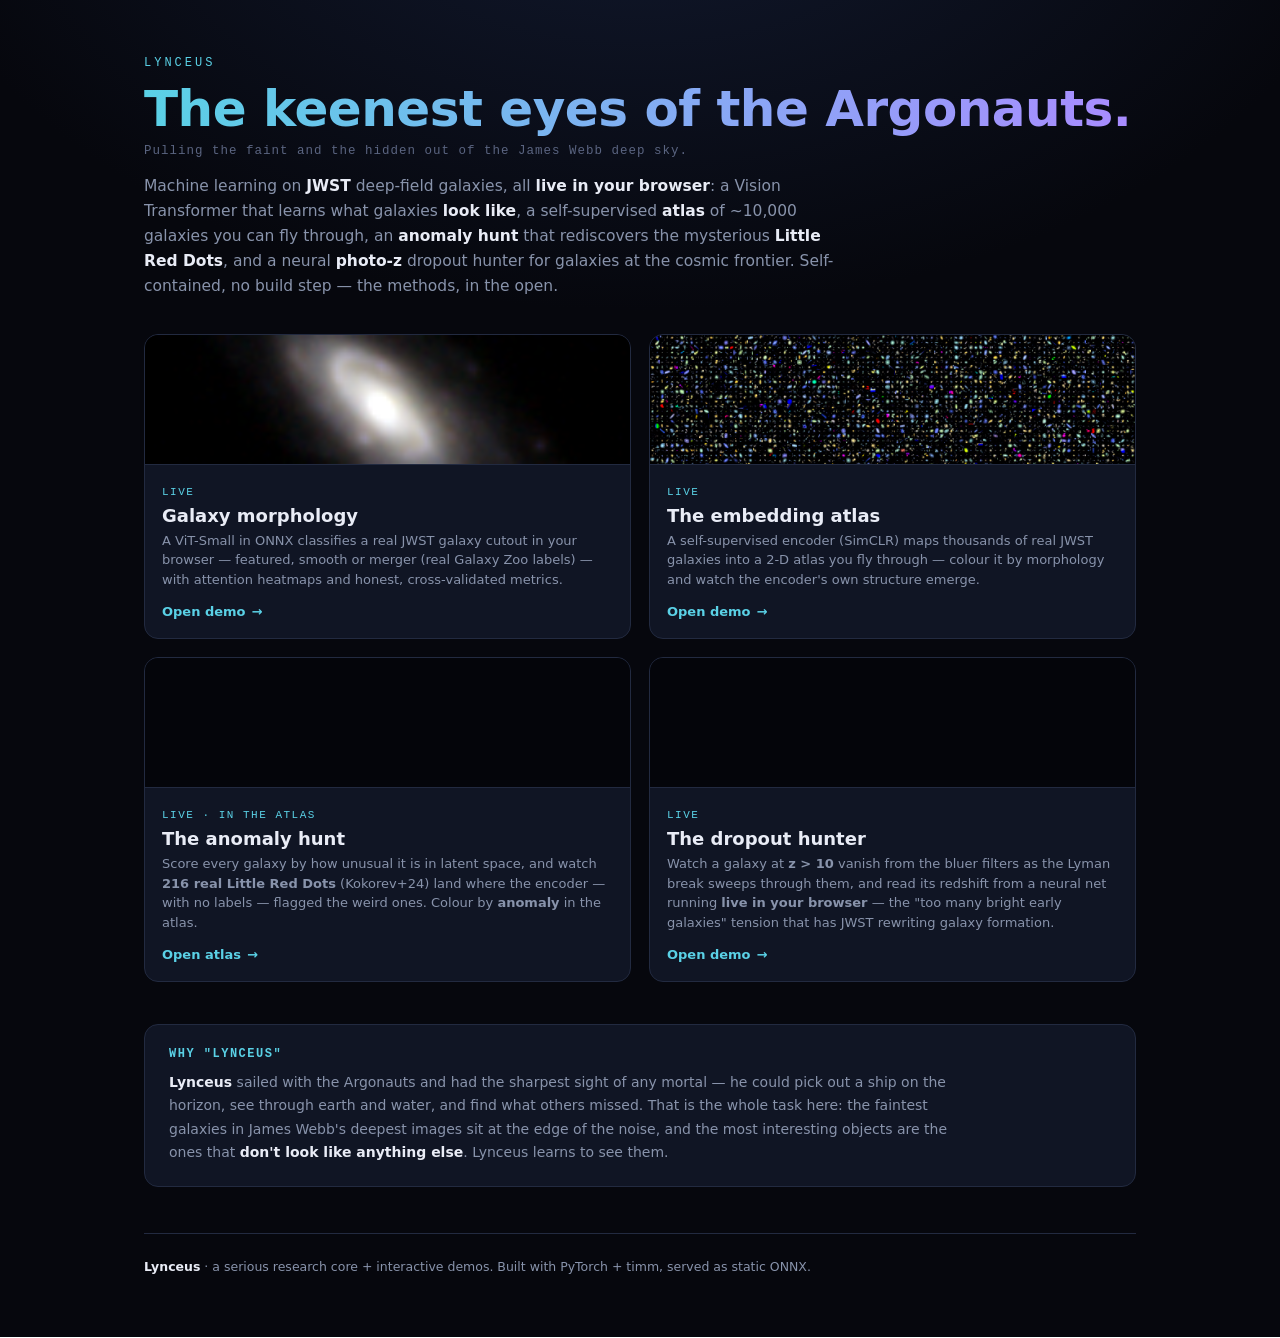
==== docs/index.html @ d4bfe04a "Publish prep: site -> docs/ for GitHub Pages, og:image card, live-link README Prepares the repo to g" ====
<!DOCTYPE html>
<html lang="en">
<head>
<meta charset="utf-8">
<meta name="viewport" content="width=device-width, initial-scale=1">
<title>Lynceus — Machine learning on the JWST deep sky</title>
<meta name="description" content="The keenest-sighted of the Argonauts: machine learning on James Webb deep-field galaxies, live in your browser. A Vision Transformer morphology classifier, a self-supervised atlas of ~10,000 galaxies, a Little Red Dot anomaly hunt, and a neural photometric-redshift dropout hunter.">
<link rel="icon" href="shared/favicon.svg" type="image/svg+xml">
<meta property="og:type" content="website">
<meta property="og:url" content="https://mikebertin.github.io/lynceus/">
<meta property="og:title" content="Lynceus — ML on the JWST deep sky">
<meta property="og:description" content="Four live in-browser demos on real JWST galaxies: morphology (ViT), a self-supervised atlas you fly through, a Little Red Dot anomaly hunt, and a neural photo-z dropout hunter.">
<meta property="og:image" content="https://mikebertin.github.io/lynceus/card.png">
<meta property="og:image:width" content="1200">
<meta property="og:image:height" content="630">
<meta name="twitter:card" content="summary_large_image">
<meta name="twitter:title" content="Lynceus — ML on the JWST deep sky">
<meta name="twitter:description" content="Four live in-browser demos on real JWST galaxies: morphology, a self-supervised atlas, an anomaly hunt, and a neural photo-z dropout hunter.">
<meta name="twitter:image" content="https://mikebertin.github.io/lynceus/card.png">
<link rel="stylesheet" href="shared/theme.css?v=2">
<style>
  h1{font-size:50px;margin:10px 0 6px}
  .lede{font-size:15.5px;max-width:710px}
  .grid{display:grid;grid-template-columns:repeat(2,1fr);gap:18px;margin-top:34px}
  @media(max-width:760px){.grid{grid-template-columns:1fr;max-width:440px;margin-inline:auto}}
  a.card,.card{text-decoration:none;color:inherit;background:var(--panel);border:1px solid var(--line);
    border-radius:14px;overflow:hidden;display:flex;flex-direction:column;transition:transform .15s,border-color .15s,box-shadow .15s}
  a.card:hover{transform:translateY(-4px);box-shadow:0 24px 50px -24px #000;border-color:var(--cyan)}
  .card.soon{opacity:.62}
  .thumb{height:130px;background:#04050a;border-bottom:1px solid var(--line);display:flex;align-items:center;justify-content:center;overflow:hidden}
  .thumb img{width:100%;height:100%;object-fit:cover}
  .body{padding:15px 17px 18px}
  .tag{font-family:var(--mono);font-size:11px;letter-spacing:1.5px;text-transform:uppercase;color:var(--cyan)}
  .body h2{font-size:18px;margin:6px 0 5px}
  .body p{color:var(--muted);font-size:13px;line-height:1.5;margin:0 0 12px}
  .open{font-size:13px;font-weight:600;color:var(--cyan);display:inline-flex;gap:6px}
  .soontag{font-family:var(--mono);font-size:11px;letter-spacing:1px;color:var(--muted);
    border:1px solid var(--line);border-radius:20px;padding:3px 10px;display:inline-block}
  .thread{margin-top:42px;background:var(--panel);border:1px solid var(--line);border-radius:14px;padding:22px 24px}
  .thread h3{font-size:12px;margin:0 0 10px;font-family:var(--mono);letter-spacing:1.5px;text-transform:uppercase;color:var(--cyan)}
  .thread p{color:var(--muted);font-size:14px;line-height:1.66;margin:0;max-width:800px}
  .thread b{color:var(--ink)}
</style>
</head>
<body>
<div class="wrap">
  <header>
    <div class="badge">Lynceus</div>
    <h1 class="grad">The keenest eyes of the Argonauts.</h1>
    <p class="sub">Pulling the faint and the hidden out of the James Webb deep sky.</p>
    <p class="lede" style="margin-top:16px">
      Machine learning on <b>JWST</b> deep-field galaxies, all <b>live in your browser</b>: a Vision
      Transformer that learns what galaxies <b>look like</b>, a self-supervised <b>atlas</b> of
      ~10,000 galaxies you can fly through, an <b>anomaly hunt</b> that rediscovers the mysterious
      <b>Little Red Dots</b>, and a neural <b>photo-z</b> dropout hunter for galaxies at the cosmic
      frontier. Self-contained, no build step — the methods, in the open.
    </p>
  </header>

  <div class="grid">
    <a class="card" href="morphology/">
      <div class="thumb" id="thumb"></div>
      <div class="body">
        <span class="tag">Live</span>
        <h2>Galaxy morphology</h2>
        <p>A ViT-Small in ONNX classifies a real JWST galaxy cutout in your browser — featured,
           smooth or merger (real Galaxy Zoo labels) — with attention heatmaps and honest,
           cross-validated metrics.</p>
        <span class="open">Open demo <span class="arr">→</span></span>
      </div>
    </a>

    <a class="card" href="atlas/">
      <div class="thumb"><img src="atlas/sprites.jpg" alt="atlas"></div>
      <div class="body">
        <span class="tag">Live</span>
        <h2>The embedding atlas</h2>
        <p>A self-supervised encoder (SimCLR) maps thousands of real JWST galaxies into a 2-D atlas
           you fly through — colour it by morphology and watch the encoder's own structure emerge.</p>
        <span class="open">Open demo <span class="arr">→</span></span>
      </div>
    </a>

    <a class="card" href="atlas/">
      <div class="thumb"></div>
      <div class="body">
        <span class="tag">Live · in the atlas</span>
        <h2>The anomaly hunt</h2>
        <p>Score every galaxy by how unusual it is in latent space, and watch <b>216 real
           Little Red Dots</b> (Kokorev+24) land where the encoder — with no labels — flagged the
           weird ones. Colour by <b>anomaly</b> in the atlas.</p>
        <span class="open">Open atlas <span class="arr">→</span></span>
      </div>
    </a>

    <a class="card" href="dropout/">
      <div class="thumb"></div>
      <div class="body">
        <span class="tag">Live</span>
        <h2>The dropout hunter</h2>
        <p>Watch a galaxy at <b>z &gt; 10</b> vanish from the bluer filters as the Lyman break sweeps
           through them, and read its redshift from a neural net running <b>live in your browser</b> —
           the "too many bright early galaxies" tension that has JWST rewriting galaxy formation.</p>
        <span class="open">Open demo <span class="arr">→</span></span>
      </div>
    </a>
  </div>

  <div class="thread">
    <h3>Why "Lynceus"</h3>
    <p>
      <b>Lynceus</b> sailed with the Argonauts and had the sharpest sight of any mortal — he could
      pick out a ship on the horizon, see through earth and water, and find what others missed. That
      is the whole task here: the faintest galaxies in James Webb's deepest images sit at the edge of
      the noise, and the most interesting objects are the ones that <b>don't look like anything else</b>.
      Lynceus learns to see them.
    </p>
  </div>

  <footer>
    <b>Lynceus</b> · a serious research core + interactive demos.
    Built with PyTorch + timm, served as static ONNX. <span id="src"></span>
  </footer>
</div>
<script>
  // Use a gallery cutout as the landing thumbnail if available.
  fetch("morphology/gallery.json").then(r=>r.json()).then(g=>{
    if(!g.length) return;
    const pick=g.find(x=>x.label==="disk")||g[0];
    const im=document.createElement("img");
    im.src="morphology/"+pick.img;
    document.getElementById("thumb").appendChild(im);
  }).catch(()=>{});
</script>
</body>
</html>
---- docs/shared/theme.css ----
/* Lynceus — shared theme. Dark, mono-accented, zero-dependency. Brand: deep-sky cyan. */
:root{
  --bg:#06070d; --panel:#101524; --panel2:#141a2c; --line:#222a40;
  --ink:#e9ecf6; --muted:#8893ab; --faint:#5a6480;
  --cyan:#5ad1e6; --accent:#5ad1e6; --amber:#e6b85a; --violet:#a98bff; --rose:#ff7a8a;
  /* morphology class colours (match core/morphology CLASSES order) */
  --c-featured:#5ad1e6; --c-smooth:#e6b85a; --c-merger:#ff7a8a;
  --mono:"SF Mono",ui-monospace,Menlo,Consolas,monospace;
}
*{box-sizing:border-box}
html,body{margin:0}
body{
  background:radial-gradient(1200px 760px at 50% -12%,#121a30,#06070d 62%);
  color:var(--ink);min-height:100vh;
  font-family:ui-sans-serif,system-ui,-apple-system,"Segoe UI",sans-serif;
}
.wrap{max-width:1040px;margin:0 auto;padding:38px 24px 60px}

a.back{font-family:var(--mono);font-size:12px;letter-spacing:1.5px;color:var(--muted);text-decoration:none;text-transform:uppercase}
a.back:hover{color:var(--ink)}

header{margin:18px 0 24px}
.badge{font-family:var(--mono);font-size:12px;letter-spacing:3px;color:var(--cyan);text-transform:uppercase}
h1{font-size:40px;margin:8px 0 10px;letter-spacing:-.5px}
h1.grad{background:linear-gradient(90deg,var(--cyan),var(--violet));-webkit-background-clip:text;background-clip:text;color:transparent}
.lede{color:var(--muted);font-size:15px;line-height:1.62;max-width:720px;margin:0}
.lede b{color:var(--ink);font-weight:600}
.sub{font-family:var(--mono);font-size:12.5px;letter-spacing:1px;color:var(--faint);margin-top:4px}

button.act{font-family:var(--mono);font-size:13px;letter-spacing:.5px;color:#06070d;background:var(--cyan);
  border:none;border-radius:8px;padding:9px 18px;cursor:pointer;font-weight:700}
button.act:hover{filter:brightness(1.08)}
button.ghost{font-family:var(--mono);font-size:12.5px;color:var(--ink);background:var(--panel2);
  border:1px solid var(--line);border-radius:8px;padding:8px 14px;cursor:pointer}
button.ghost:hover{border-color:var(--cyan)}
button:disabled{opacity:.4;cursor:not-allowed}
input[type=range]{accent-color:var(--cyan);cursor:pointer;vertical-align:middle}

.note{color:var(--muted);font-size:13.5px;line-height:1.65;margin-top:18px;max-width:760px}
.note h3{font-family:var(--mono);font-size:12px;letter-spacing:1px;text-transform:uppercase;color:var(--cyan);margin:0 0 8px}
.note b{color:var(--ink)}
.note code{font-family:var(--mono);font-size:12.5px;color:var(--cyan);background:var(--panel2);padding:1px 6px;border-radius:5px}

footer{margin-top:46px;padding-top:22px;border-top:1px solid var(--line);
  color:var(--muted);font-size:12.5px;line-height:1.7}
footer b{color:var(--ink);font-weight:600}
footer a{color:var(--cyan);text-decoration:none}
footer a:hover{text-decoration:underline}

/* "things to notice" cards + hover-to-explain popovers (family pattern) */
.notice{margin-top:40px;border-top:1px solid var(--line);padding-top:24px}
.notice-title{font-family:var(--mono);font-size:12px;text-transform:uppercase;letter-spacing:1.6px;color:var(--muted);margin:0 0 14px;font-weight:600}
.notice-grid{display:grid;grid-template-columns:repeat(3,1fr);gap:14px}
@media(max-width:760px){.notice-grid{grid-template-columns:1fr}}
.ncard{background:var(--panel);border:1px solid var(--line);border-radius:12px;padding:15px 16px}
.ncard h3{margin:0 0 7px;font-size:14px;font-weight:600;color:var(--ink)}
.ncard p{margin:0 0 11px;color:var(--muted);font-size:12.5px;line-height:1.5}
.x{color:var(--cyan);border-bottom:1px dotted currentColor;cursor:help;white-space:nowrap;font-size:12.5px;font-weight:600}
.x::after{content:'\24D8';font-size:.7em;vertical-align:.35em;margin-left:2px;opacity:.7}
.x:focus-visible{outline:2px solid var(--cyan);outline-offset:2px;border-radius:2px}
.explain{display:none}
#pop{position:fixed;z-index:60;max-width:300px;background:#0c1124;border:1px solid var(--line);
  border-radius:12px;padding:13px 15px;box-shadow:0 22px 55px -16px #000,0 0 0 1px #000;color:var(--ink);
  font-size:13px;line-height:1.55;visibility:hidden;opacity:0;transform:translateY(4px);
  pointer-events:none;transition:opacity .13s,transform .13s}
#pop.show{visibility:visible;opacity:1;transform:none;pointer-events:auto}
#pop h4{margin:0 0 7px;font-size:13.5px;color:var(--cyan)}
#pop p{margin:0 0 8px}#pop p:last-child{margin:0}
#pop b{color:var(--ink);font-weight:600}
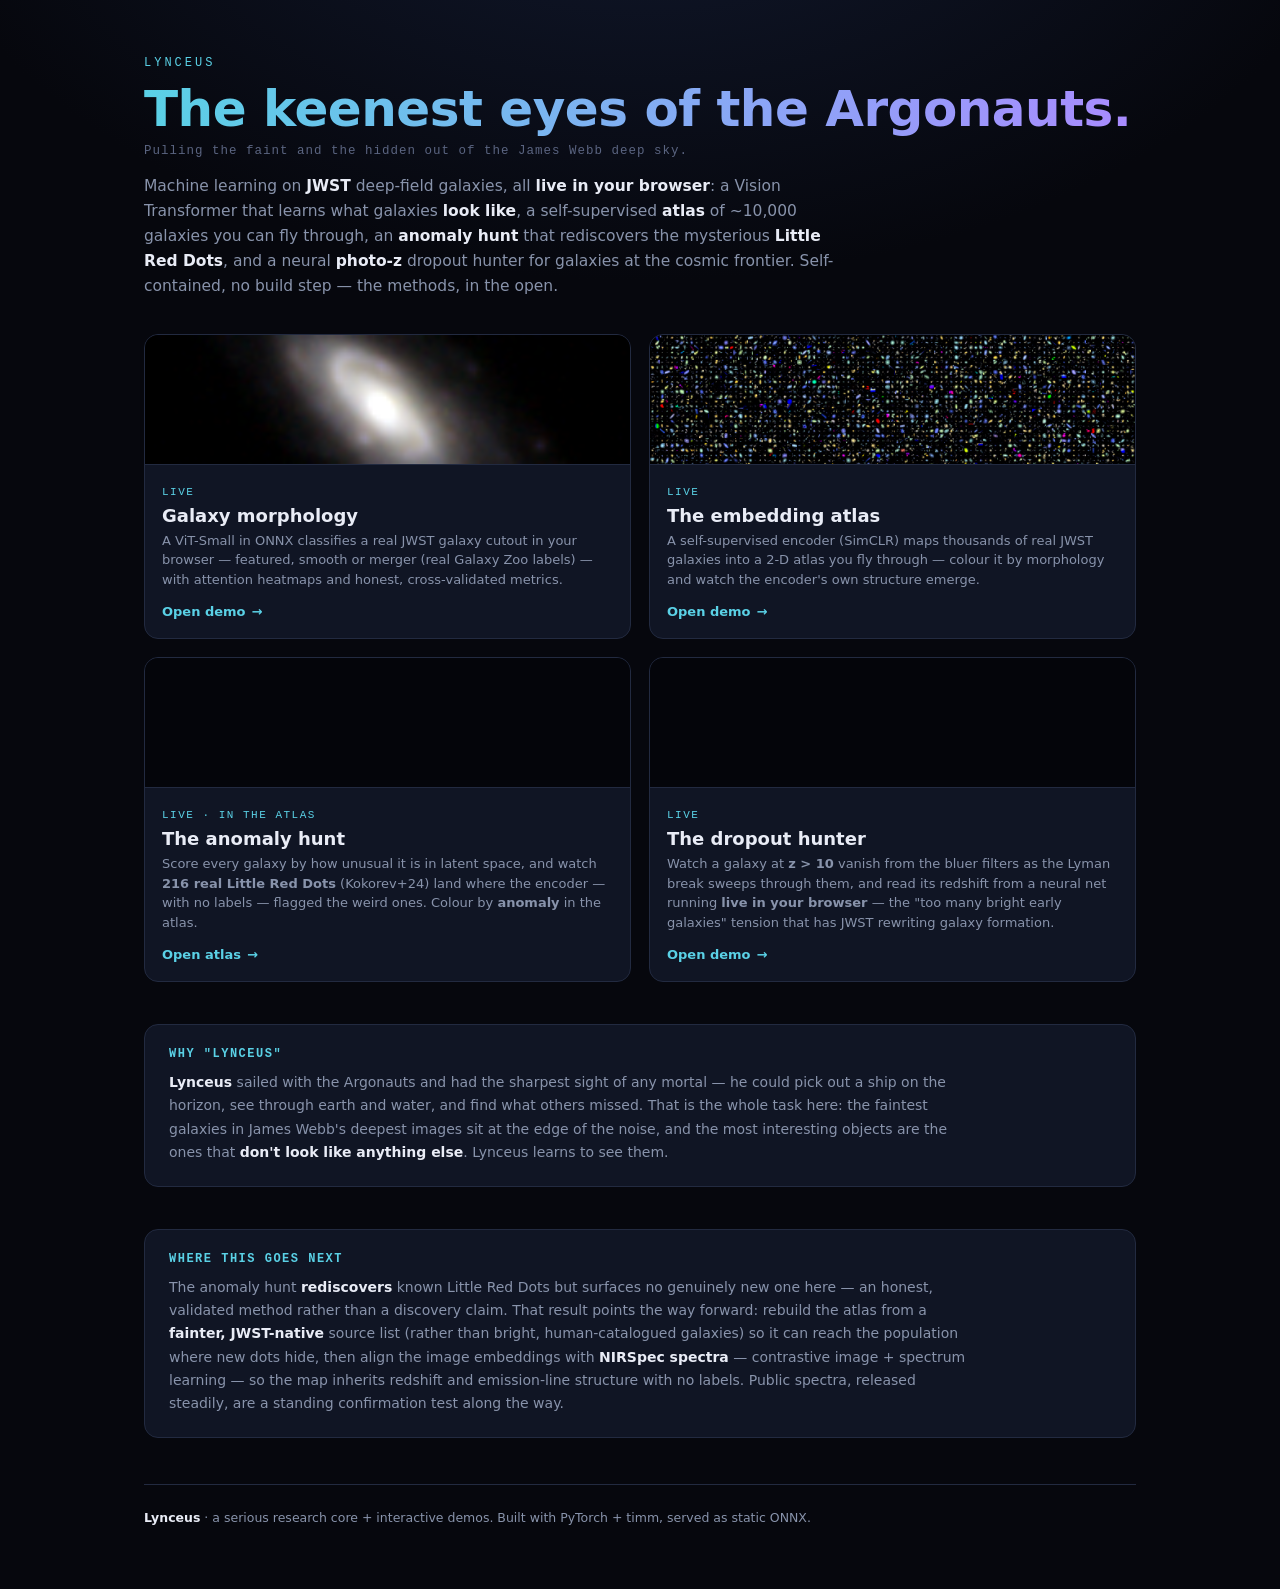
==== commit d37ba7c9: "Further work section + honesty consistency pass Add a "Further work" section (README) and a "Where t" ====
--- a/docs/index.html
+++ b/docs/index.html
@@ -117,6 +117,19 @@
     </p>
   </div>
 
+  <div class="thread">
+    <h3>Where this goes next</h3>
+    <p>
+      The anomaly hunt <b>rediscovers</b> known Little Red Dots but surfaces no genuinely new one
+      here — an honest, validated method rather than a discovery claim. That result points the way
+      forward: rebuild the atlas from a <b>fainter, JWST-native</b> source list (rather than
+      bright, human-catalogued galaxies) so it can reach the population where new dots hide, then
+      align the image embeddings with <b>NIRSpec spectra</b> — contrastive image + spectrum learning
+      — so the map inherits redshift and emission-line structure with no labels. Public spectra,
+      released steadily, are a standing confirmation test along the way.
+    </p>
+  </div>
+
   <footer>
     <b>Lynceus</b> · a serious research core + interactive demos.
     Built with PyTorch + timm, served as static ONNX. <span id="src"></span>
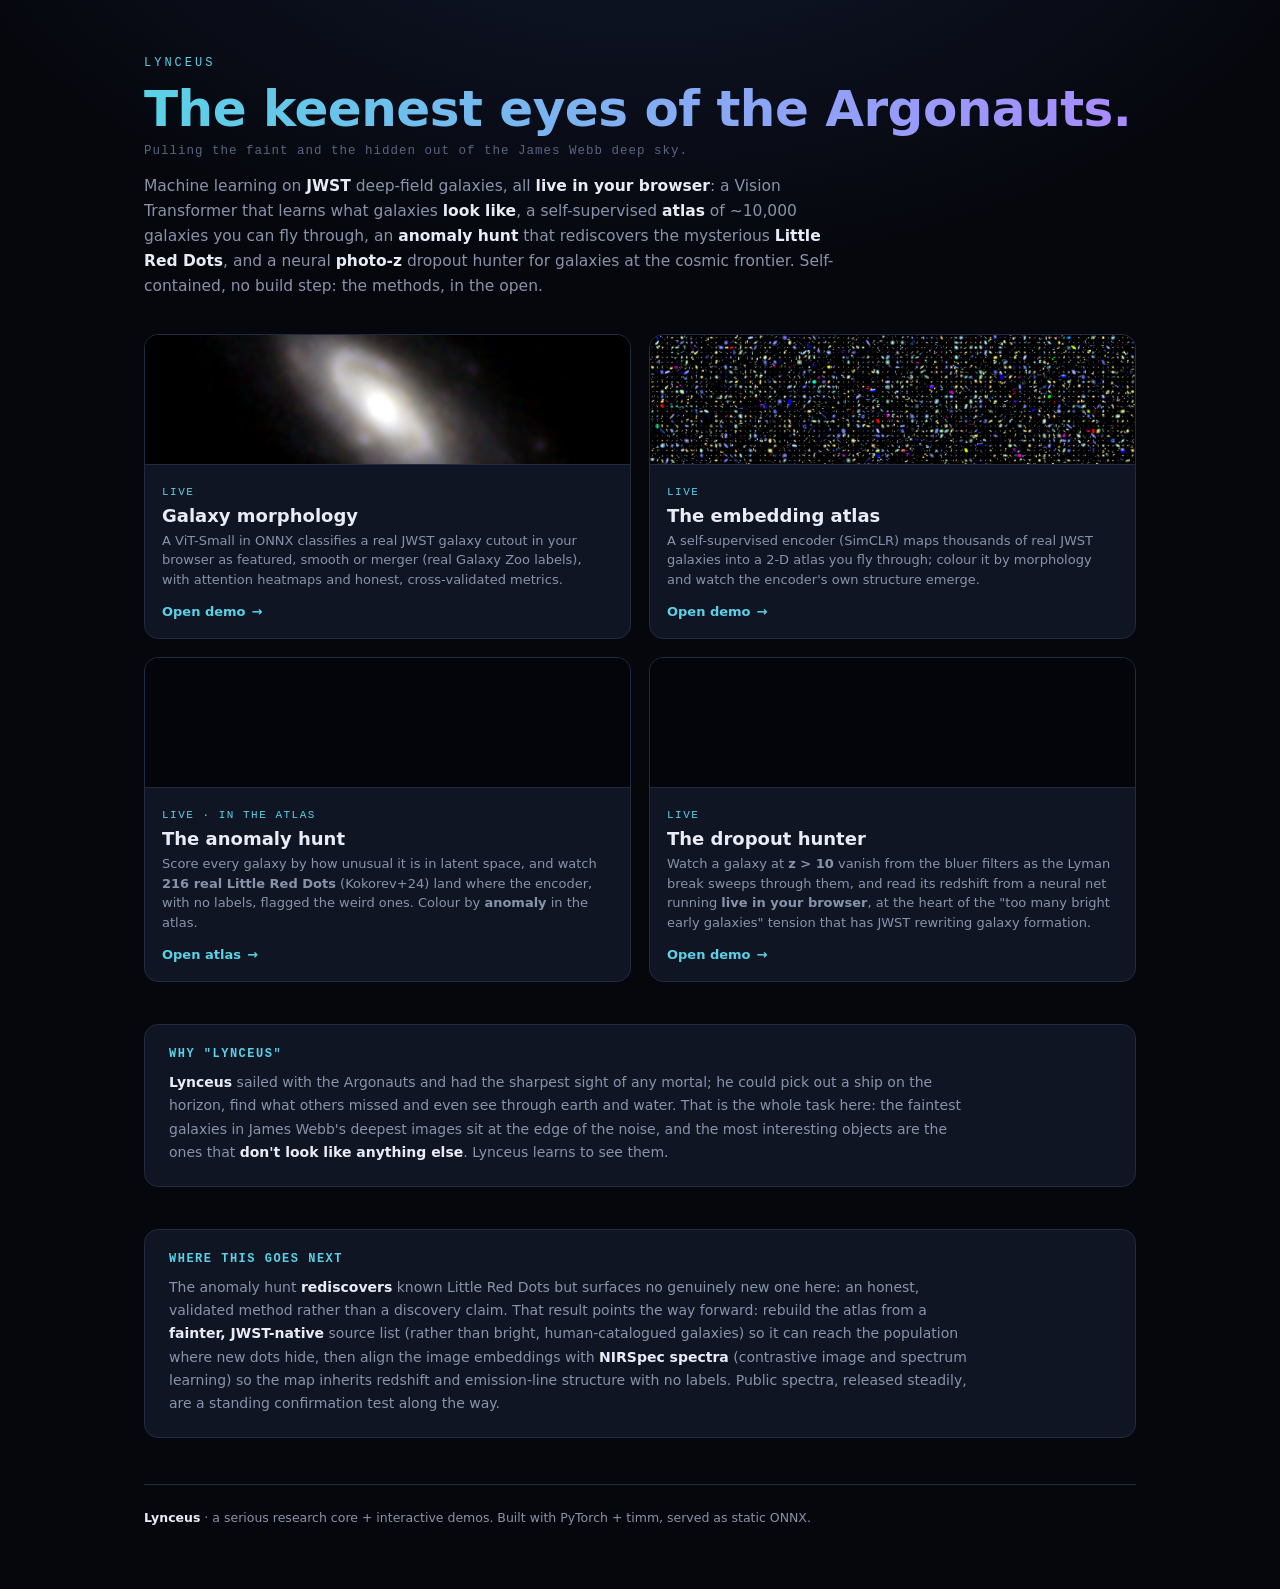
==== commit 4dd500a5: "Prose pass: remove em dashes and Oxford commas from the site and README - Every em dash on the landi" ====
--- a/docs/index.html
+++ b/docs/index.html
@@ -3,18 +3,18 @@
 <head>
 <meta charset="utf-8">
 <meta name="viewport" content="width=device-width, initial-scale=1">
-<title>Lynceus — Machine learning on the JWST deep sky</title>
+<title>Lynceus · Machine learning on the JWST deep sky</title>
 <meta name="description" content="The keenest-sighted of the Argonauts: machine learning on James Webb deep-field galaxies, live in your browser. A Vision Transformer morphology classifier, a self-supervised atlas of ~10,000 galaxies, a Little Red Dot anomaly hunt, and a neural photometric-redshift dropout hunter.">
 <link rel="icon" href="shared/favicon.svg" type="image/svg+xml">
 <meta property="og:type" content="website">
 <meta property="og:url" content="https://mikebertin.github.io/lynceus/">
-<meta property="og:title" content="Lynceus — ML on the JWST deep sky">
+<meta property="og:title" content="Lynceus · ML on the JWST deep sky">
 <meta property="og:description" content="Four live in-browser demos on real JWST galaxies: morphology (ViT), a self-supervised atlas you fly through, a Little Red Dot anomaly hunt, and a neural photo-z dropout hunter.">
 <meta property="og:image" content="https://mikebertin.github.io/lynceus/card.png">
 <meta property="og:image:width" content="1200">
 <meta property="og:image:height" content="630">
 <meta name="twitter:card" content="summary_large_image">
-<meta name="twitter:title" content="Lynceus — ML on the JWST deep sky">
+<meta name="twitter:title" content="Lynceus · ML on the JWST deep sky">
 <meta name="twitter:description" content="Four live in-browser demos on real JWST galaxies: morphology, a self-supervised atlas, an anomaly hunt, and a neural photo-z dropout hunter.">
 <meta name="twitter:image" content="https://mikebertin.github.io/lynceus/card.png">
 <link rel="stylesheet" href="shared/theme.css?v=2">
@@ -53,7 +53,7 @@
       Transformer that learns what galaxies <b>look like</b>, a self-supervised <b>atlas</b> of
       ~10,000 galaxies you can fly through, an <b>anomaly hunt</b> that rediscovers the mysterious
       <b>Little Red Dots</b>, and a neural <b>photo-z</b> dropout hunter for galaxies at the cosmic
-      frontier. Self-contained, no build step — the methods, in the open.
+      frontier. Self-contained, no build step: the methods, in the open.
     </p>
   </header>
 
@@ -63,8 +63,7 @@
       <div class="body">
         <span class="tag">Live</span>
         <h2>Galaxy morphology</h2>
-        <p>A ViT-Small in ONNX classifies a real JWST galaxy cutout in your browser — featured,
-           smooth or merger (real Galaxy Zoo labels) — with attention heatmaps and honest,
+        <p>A ViT-Small in ONNX classifies a real JWST galaxy cutout in your browser as featured, smooth or merger (real Galaxy Zoo labels), with attention heatmaps and honest,
            cross-validated metrics.</p>
         <span class="open">Open demo <span class="arr">→</span></span>
       </div>
@@ -76,7 +75,7 @@
         <span class="tag">Live</span>
         <h2>The embedding atlas</h2>
         <p>A self-supervised encoder (SimCLR) maps thousands of real JWST galaxies into a 2-D atlas
-           you fly through — colour it by morphology and watch the encoder's own structure emerge.</p>
+           you fly through; colour it by morphology and watch the encoder's own structure emerge.</p>
         <span class="open">Open demo <span class="arr">→</span></span>
       </div>
     </a>
@@ -87,7 +86,7 @@
         <span class="tag">Live · in the atlas</span>
         <h2>The anomaly hunt</h2>
         <p>Score every galaxy by how unusual it is in latent space, and watch <b>216 real
-           Little Red Dots</b> (Kokorev+24) land where the encoder — with no labels — flagged the
+           Little Red Dots</b> (Kokorev+24) land where the encoder, with no labels, flagged the
            weird ones. Colour by <b>anomaly</b> in the atlas.</p>
         <span class="open">Open atlas <span class="arr">→</span></span>
       </div>
@@ -99,8 +98,7 @@
         <span class="tag">Live</span>
         <h2>The dropout hunter</h2>
         <p>Watch a galaxy at <b>z &gt; 10</b> vanish from the bluer filters as the Lyman break sweeps
-           through them, and read its redshift from a neural net running <b>live in your browser</b> —
-           the "too many bright early galaxies" tension that has JWST rewriting galaxy formation.</p>
+           through them, and read its redshift from a neural net running <b>live in your browser</b>, at the heart of the "too many bright early galaxies" tension that has JWST rewriting galaxy formation.</p>
         <span class="open">Open demo <span class="arr">→</span></span>
       </div>
     </a>
@@ -109,8 +107,8 @@
   <div class="thread">
     <h3>Why "Lynceus"</h3>
     <p>
-      <b>Lynceus</b> sailed with the Argonauts and had the sharpest sight of any mortal — he could
-      pick out a ship on the horizon, see through earth and water, and find what others missed. That
+      <b>Lynceus</b> sailed with the Argonauts and had the sharpest sight of any mortal; he could
+      pick out a ship on the horizon, find what others missed and even see through earth and water. That
       is the whole task here: the faintest galaxies in James Webb's deepest images sit at the edge of
       the noise, and the most interesting objects are the ones that <b>don't look like anything else</b>.
       Lynceus learns to see them.
@@ -120,12 +118,10 @@
   <div class="thread">
     <h3>Where this goes next</h3>
     <p>
-      The anomaly hunt <b>rediscovers</b> known Little Red Dots but surfaces no genuinely new one
-      here — an honest, validated method rather than a discovery claim. That result points the way
+      The anomaly hunt <b>rediscovers</b> known Little Red Dots but surfaces no genuinely new one here: an honest, validated method rather than a discovery claim. That result points the way
       forward: rebuild the atlas from a <b>fainter, JWST-native</b> source list (rather than
       bright, human-catalogued galaxies) so it can reach the population where new dots hide, then
-      align the image embeddings with <b>NIRSpec spectra</b> — contrastive image + spectrum learning
-      — so the map inherits redshift and emission-line structure with no labels. Public spectra,
+      align the image embeddings with <b>NIRSpec spectra</b> (contrastive image and spectrum learning) so the map inherits redshift and emission-line structure with no labels. Public spectra,
       released steadily, are a standing confirmation test along the way.
     </p>
   </div>
--- a/docs/shared/theme.css
+++ b/docs/shared/theme.css
@@ -1,4 +1,4 @@
-/* Lynceus — shared theme. Dark, mono-accented, zero-dependency. Brand: deep-sky cyan. */
+/* Lynceus: shared theme. Dark, mono-accented, zero-dependency. Brand: deep-sky cyan. */
 :root{
   --bg:#06070d; --panel:#101524; --panel2:#141a2c; --line:#222a40;
   --ink:#e9ecf6; --muted:#8893ab; --faint:#5a6480;
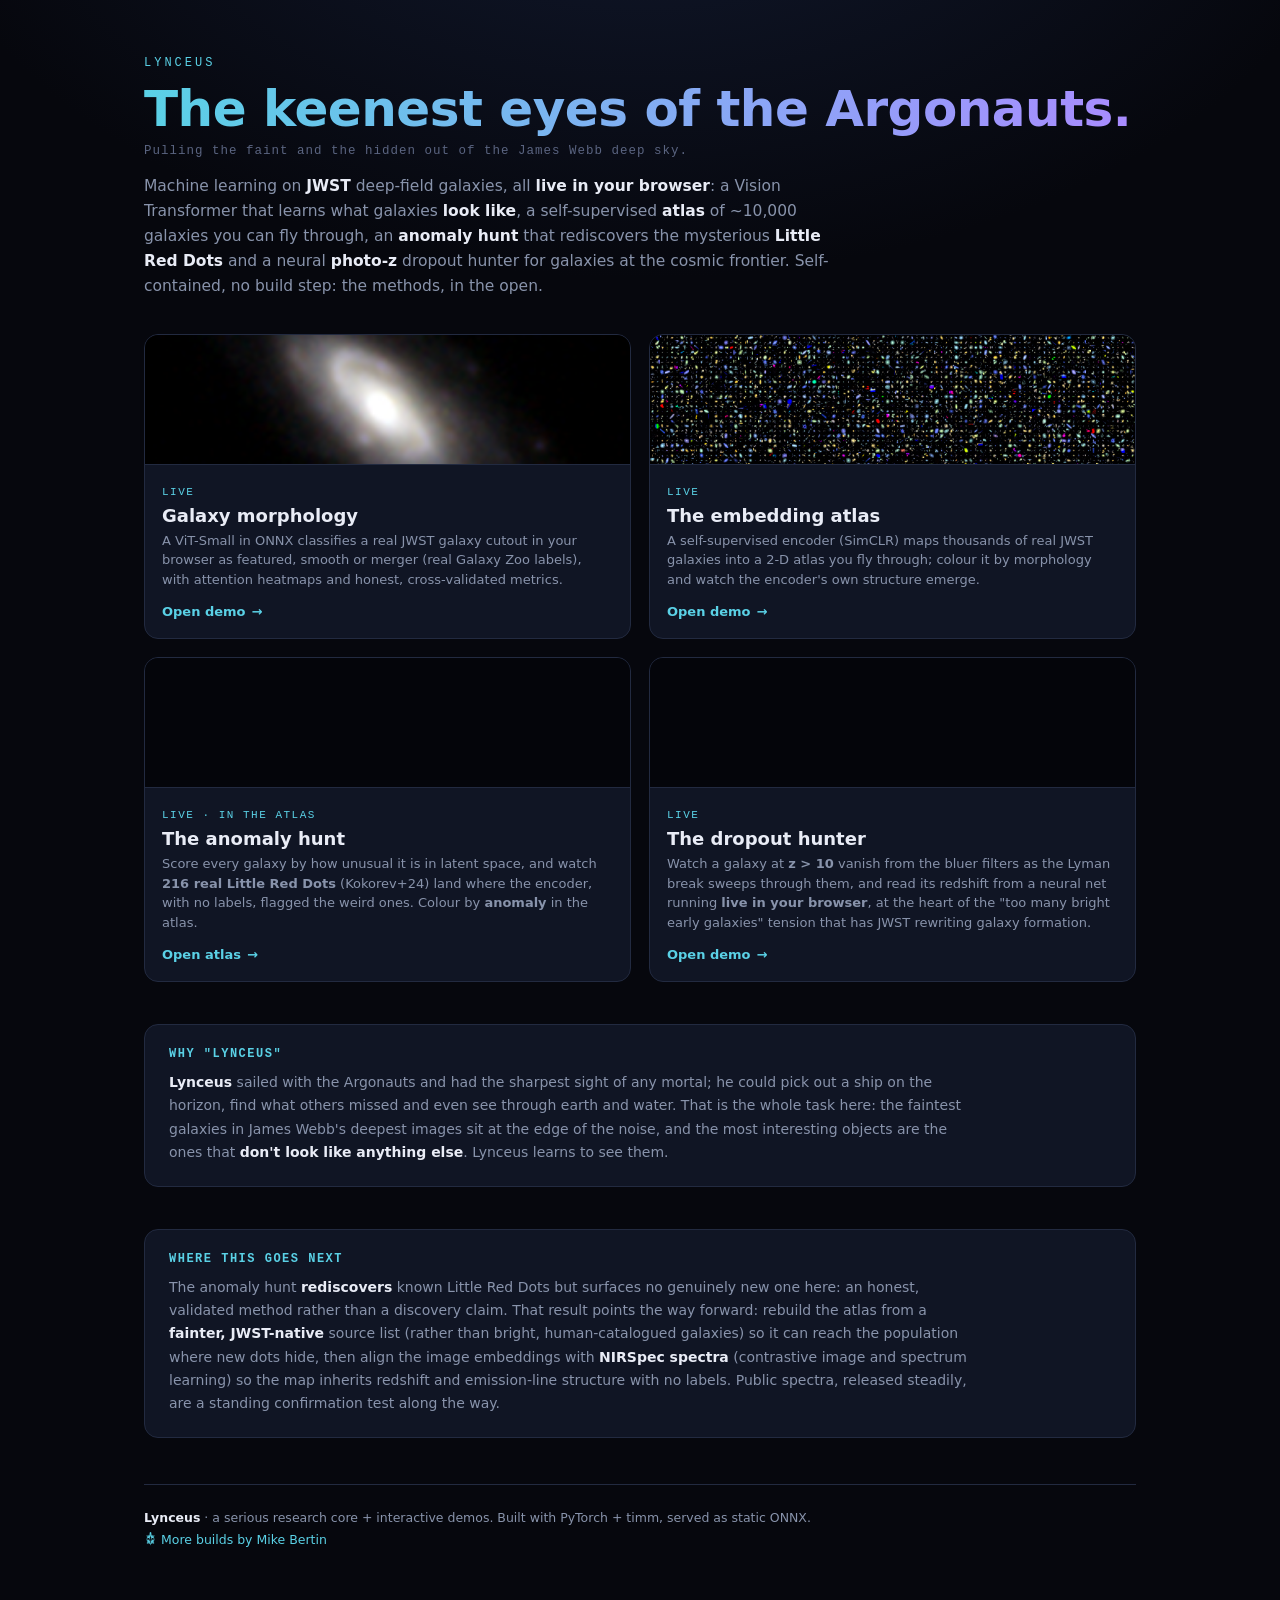
==== commit bd1eb51d: "TAXIS sweep: house prose, reduced motion, favicon and hub footer - Rewrite every em dash in the READ" ====
--- a/docs/index.html
+++ b/docs/index.html
@@ -4,20 +4,20 @@
 <meta charset="utf-8">
 <meta name="viewport" content="width=device-width, initial-scale=1">
 <title>Lynceus · Machine learning on the JWST deep sky</title>
-<meta name="description" content="The keenest-sighted of the Argonauts: machine learning on James Webb deep-field galaxies, live in your browser. A Vision Transformer morphology classifier, a self-supervised atlas of ~10,000 galaxies, a Little Red Dot anomaly hunt, and a neural photometric-redshift dropout hunter.">
-<link rel="icon" href="shared/favicon.svg" type="image/svg+xml">
+<meta name="description" content="The keenest-sighted of the Argonauts: machine learning on James Webb deep-field galaxies, live in your browser. A Vision Transformer morphology classifier, a self-supervised atlas of ~10,000 galaxies, a Little Red Dot anomaly hunt and a neural photometric-redshift dropout hunter.">
+<link rel="icon" href="badge.svg" type="image/svg+xml">
 <meta property="og:type" content="website">
 <meta property="og:url" content="https://mikebertin.github.io/lynceus/">
 <meta property="og:title" content="Lynceus · ML on the JWST deep sky">
-<meta property="og:description" content="Four live in-browser demos on real JWST galaxies: morphology (ViT), a self-supervised atlas you fly through, a Little Red Dot anomaly hunt, and a neural photo-z dropout hunter.">
+<meta property="og:description" content="Four live in-browser demos on real JWST galaxies: morphology (ViT), a self-supervised atlas you fly through, a Little Red Dot anomaly hunt and a neural photo-z dropout hunter.">
 <meta property="og:image" content="https://mikebertin.github.io/lynceus/card.png">
 <meta property="og:image:width" content="1200">
 <meta property="og:image:height" content="630">
 <meta name="twitter:card" content="summary_large_image">
 <meta name="twitter:title" content="Lynceus · ML on the JWST deep sky">
-<meta name="twitter:description" content="Four live in-browser demos on real JWST galaxies: morphology, a self-supervised atlas, an anomaly hunt, and a neural photo-z dropout hunter.">
+<meta name="twitter:description" content="Four live in-browser demos on real JWST galaxies: morphology, a self-supervised atlas, an anomaly hunt and a neural photo-z dropout hunter.">
 <meta name="twitter:image" content="https://mikebertin.github.io/lynceus/card.png">
-<link rel="stylesheet" href="shared/theme.css?v=2">
+<link rel="stylesheet" href="shared/theme.css?v=3">
 <style>
   h1{font-size:50px;margin:10px 0 6px}
   .lede{font-size:15.5px;max-width:710px}
@@ -52,7 +52,7 @@
       Machine learning on <b>JWST</b> deep-field galaxies, all <b>live in your browser</b>: a Vision
       Transformer that learns what galaxies <b>look like</b>, a self-supervised <b>atlas</b> of
       ~10,000 galaxies you can fly through, an <b>anomaly hunt</b> that rediscovers the mysterious
-      <b>Little Red Dots</b>, and a neural <b>photo-z</b> dropout hunter for galaxies at the cosmic
+      <b>Little Red Dots</b> and a neural <b>photo-z</b> dropout hunter for galaxies at the cosmic
       frontier. Self-contained, no build step: the methods, in the open.
     </p>
   </header>
@@ -129,6 +129,7 @@
   <footer>
     <b>Lynceus</b> · a serious research core + interactive demos.
     Built with PyTorch + timm, served as static ONNX. <span id="src"></span>
+    <br><span class="hub"><img src="badge.svg" alt="" width="13" height="16"> <a href="https://mikebertin.github.io/">More builds by Mike Bertin</a></span>
   </footer>
 </div>
 <script>
--- a/docs/shared/theme.css
+++ b/docs/shared/theme.css
@@ -46,6 +46,7 @@
 footer b{color:var(--ink);font-weight:600}
 footer a{color:var(--cyan);text-decoration:none}
 footer a:hover{text-decoration:underline}
+footer .hub img{vertical-align:-3px}
 
 /* "things to notice" cards + hover-to-explain popovers (family pattern) */
 .notice{margin-top:40px;border-top:1px solid var(--line);padding-top:24px}
@@ -67,3 +68,6 @@
 #pop h4{margin:0 0 7px;font-size:13.5px;color:var(--cyan)}
 #pop p{margin:0 0 8px}#pop p:last-child{margin:0}
 #pop b{color:var(--ink);font-weight:600}
+
+/* reduced motion: drop transitions and animations site-wide */
+@media (prefers-reduced-motion: reduce){*,*::before,*::after{transition:none!important;animation:none!important;scroll-behavior:auto!important}}
